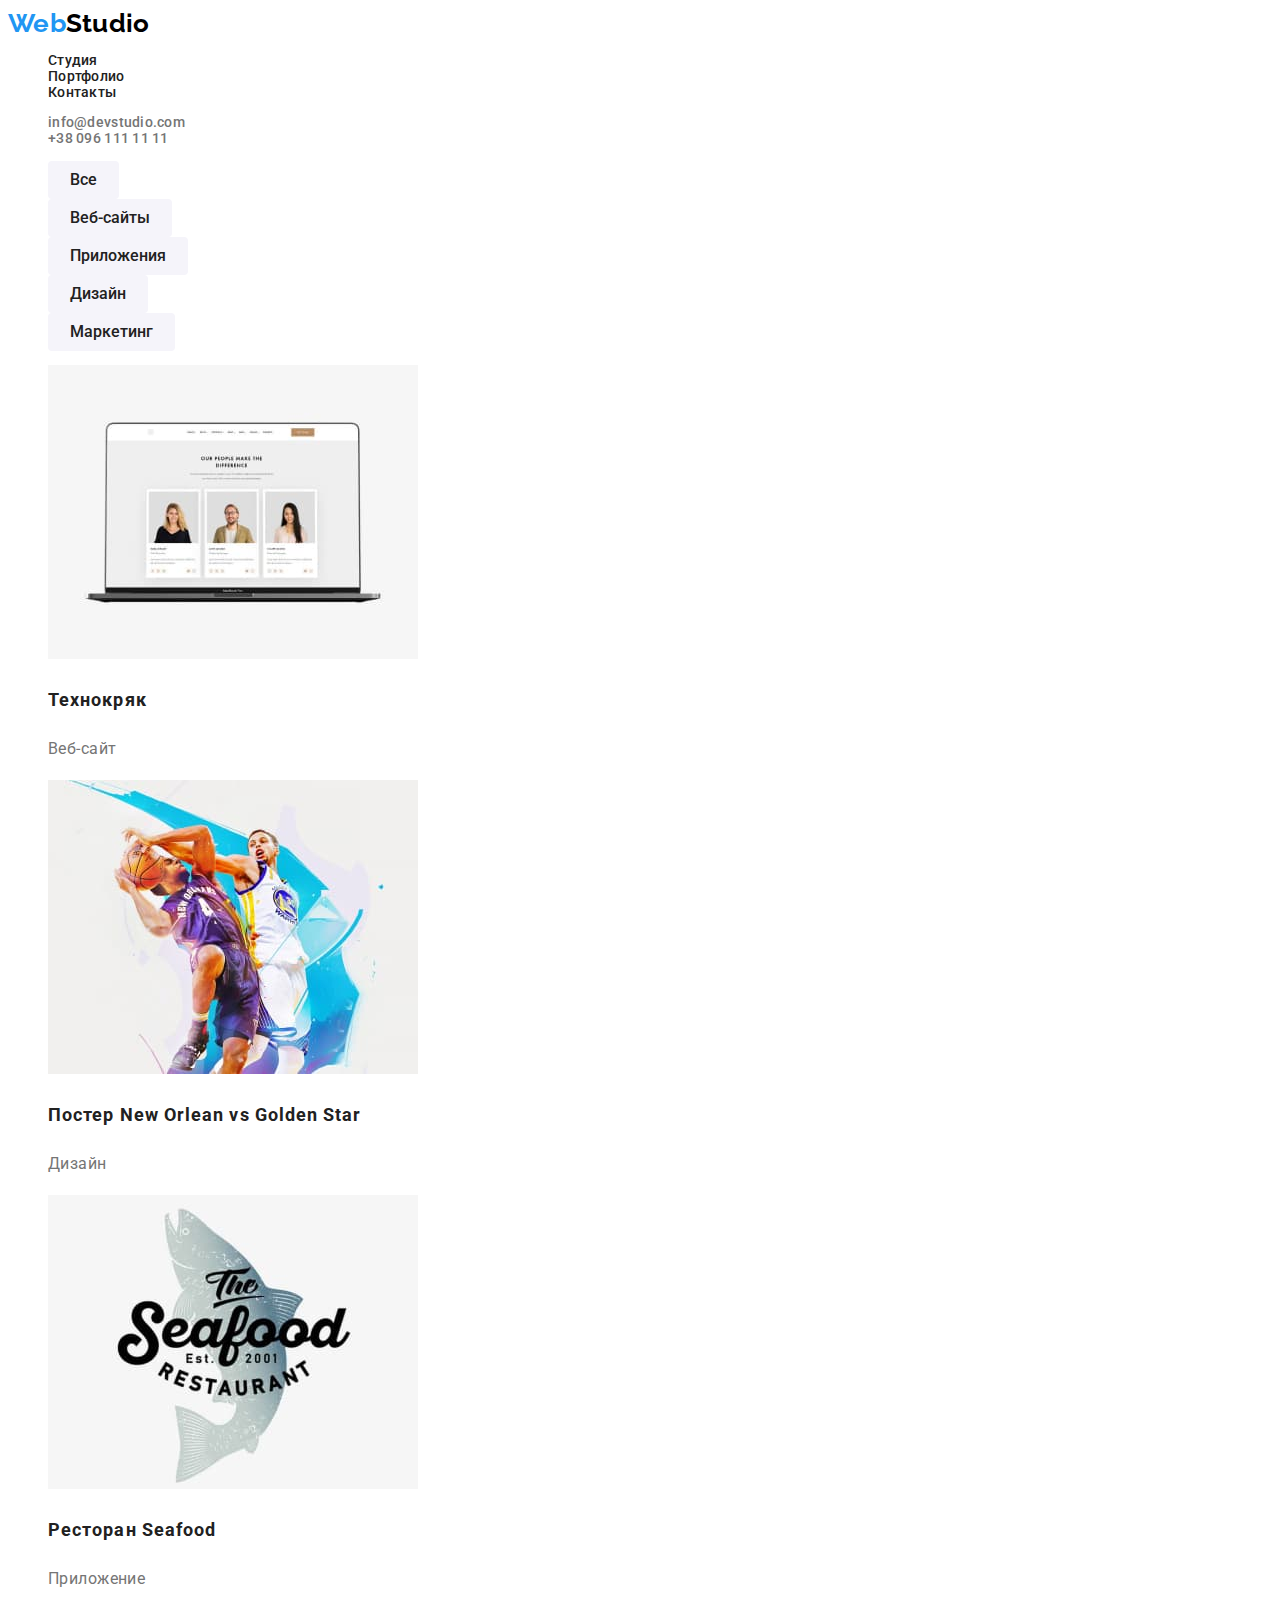
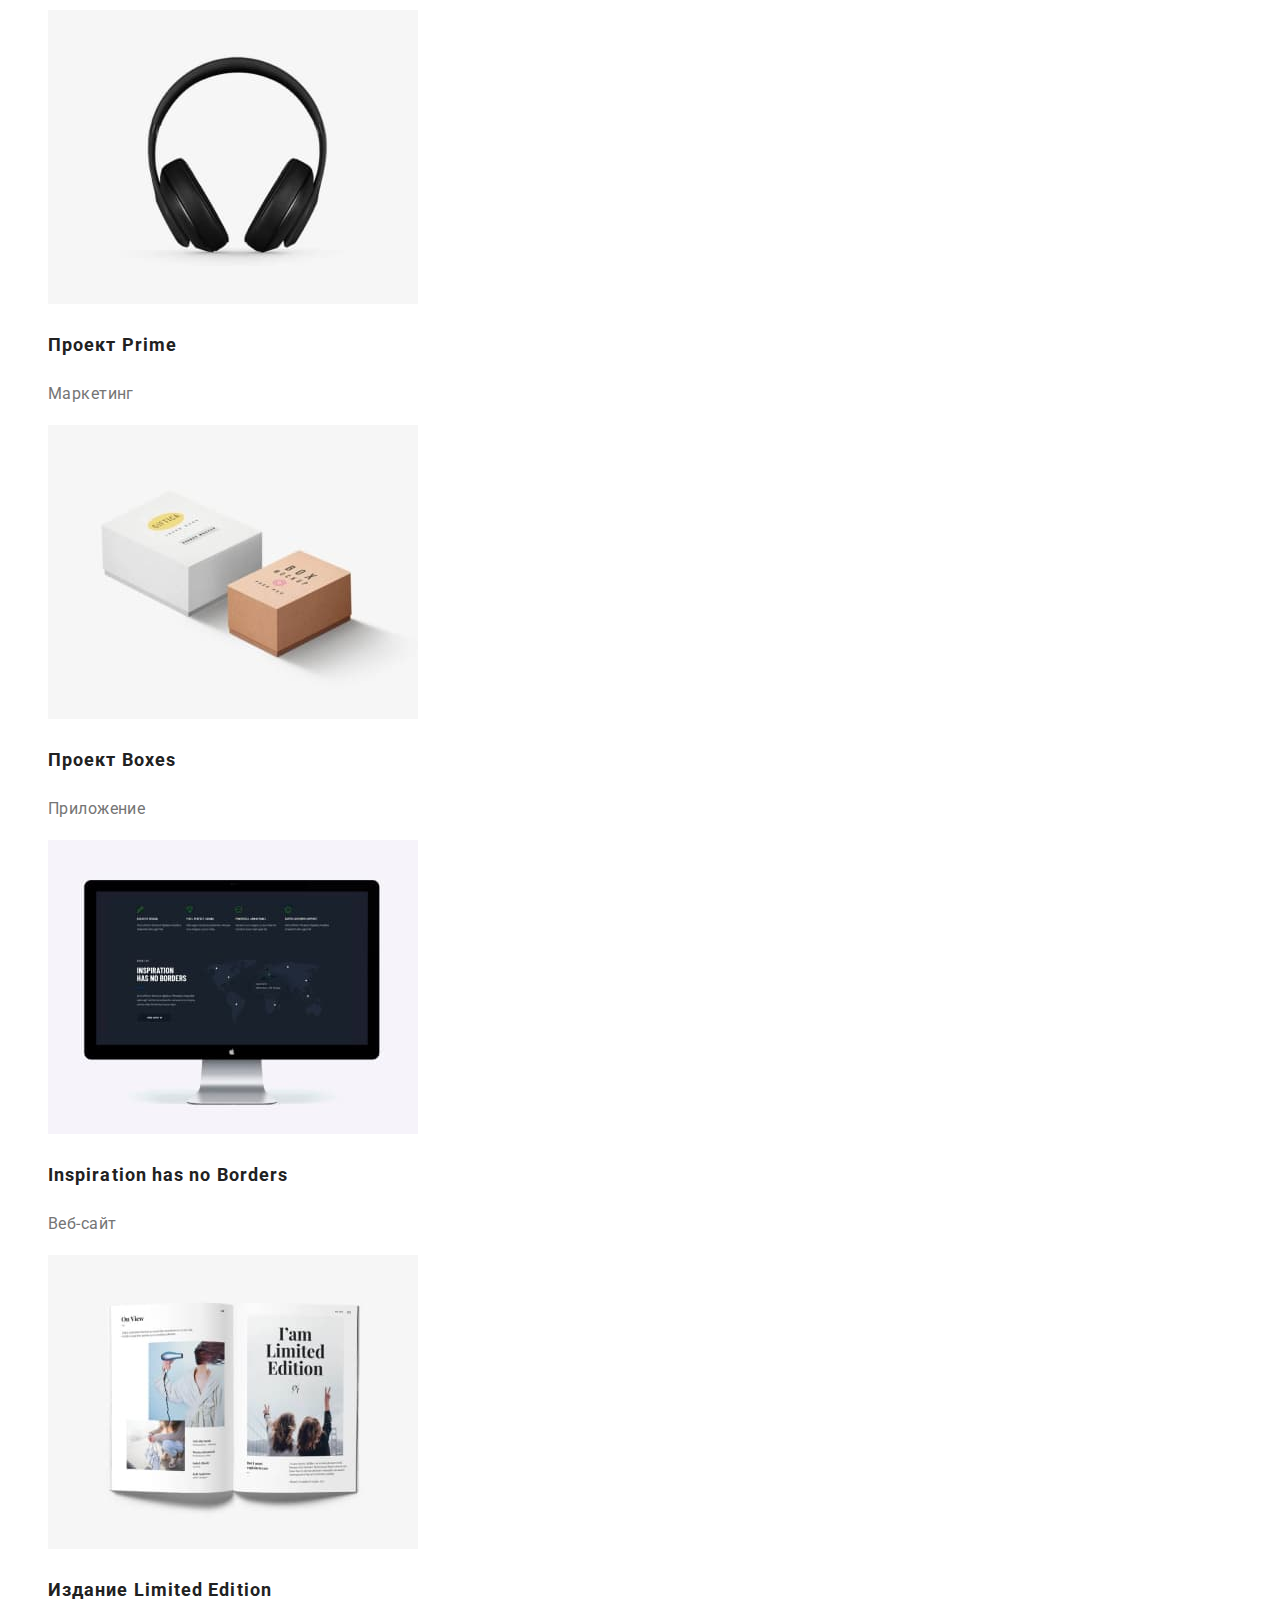
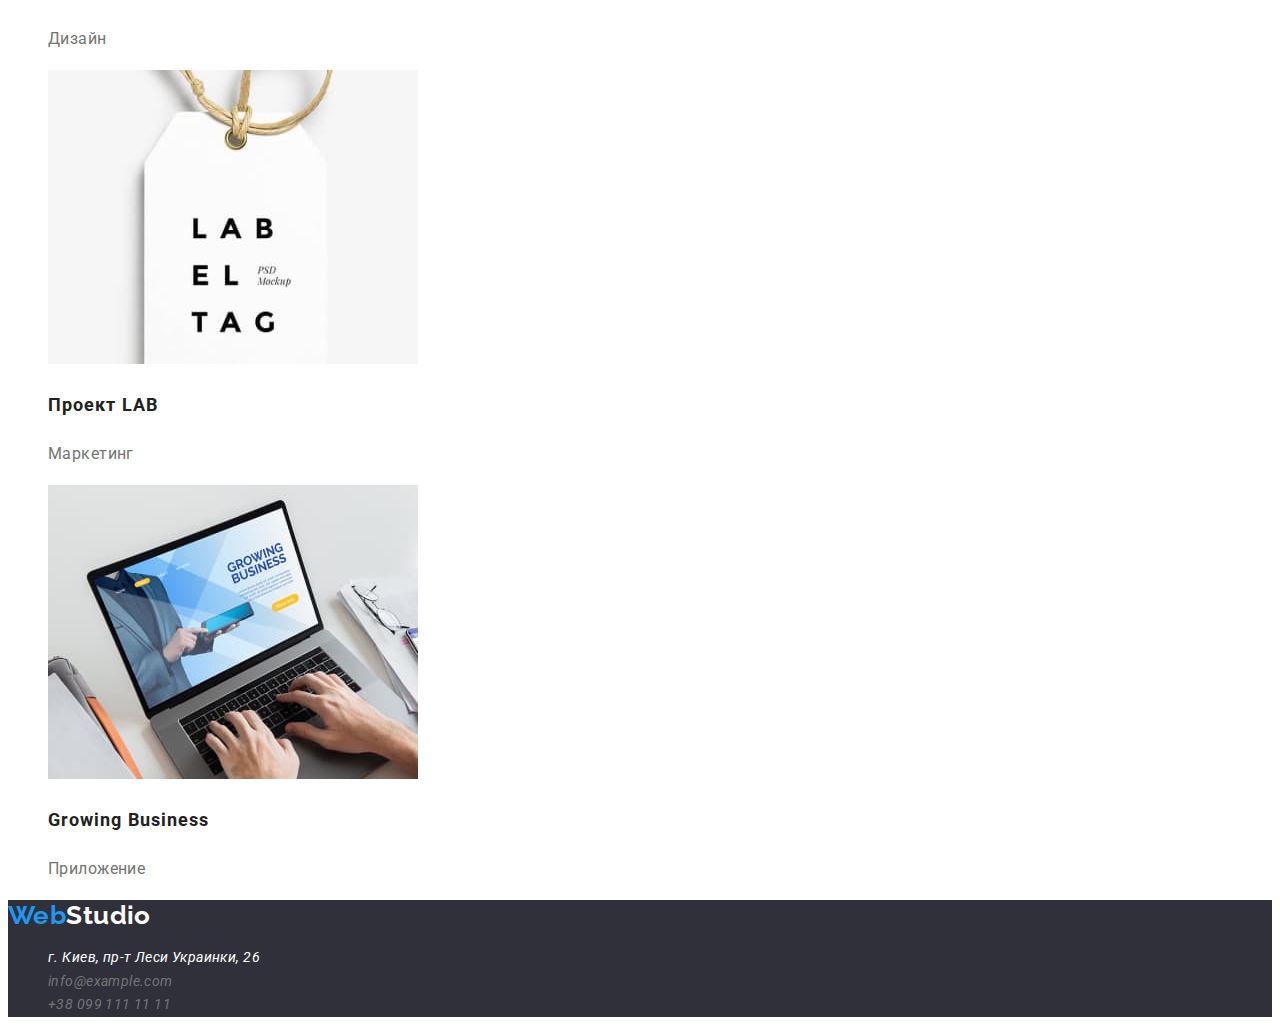
==== portfolio.html @ fffd1936 "clone prewious hw(2)" ====
<!DOCTYPE html>
<html lang="ru">

<head>
    <meta charset="UTF-8">
    <meta http-equiv="X-UA-Compatible" content="IE=edge">
    <meta name="viewport" content="width=device-width, initial-scale=1.0">
    <title>Портфолио</title>
    <link href="https://fonts.googleapis.com/css2?family=Raleway:wght@700&family=Roboto:wght@400;500;700;900&display=swap"
        rel="stylesheet">
    <link rel="stylesheet" href="./css/styles.css">
</head>

<body>
    <header class="header">
        <nav class="nav-header">
            <a href="./index.html" class="logo link">Web<span class="logo-black">Studio</span></a>
            <ul class="nav-list list">
                <li><a href="./index.html" class="nav-link link">Студия</a></li>
                <li><a href="" class="nav-link active link">Портфолио</a></li>
                <li><a href="#" class="nav-link link">Контакты</a></li>
            </ul>
        </nav>
        <ul class="contacts list">
            <li><a href="mailto:info@devstudio.com" class="contacts-link link">info@devstudio.com</a></li>
            <li><a href="tel:+380961111111" class="contacts-link link">+38 096 111 11 11</a></li>
        </ul>
    </header>

    <main>
        <section>
            <h1 class="hidden-title">
                Нашы работы
            </h1>
            
            <ul class="list">
                <li>
                    <button type="button" class="filter-button">Все</button>
                </li>
                <li>
                    <button type="button" class="filter-button">Веб-сайты</button>
                </li>
                <li>
                    <button type="button" class="filter-button">Приложения</button>                    
                </li>
                <li>
                    <button type="button" class="filter-button">Дизайн</button>
                </li>
                <li>
                    <button type="button" class="filter-button">Маркетинг</button>
                </li>
            </ul>
            <ul class="list">
                <li>
                    <a>
                        <img src="./images/imgnote.jpg" alt="Карточки команды еа мониторе" width="370" height="294">
                        <h2 class="title-job">Технокряк</h2>
                        <p class="text-job">Веб-сайт</p>
                    </a>
                </li>
                <li>
                    <a>
                        <img src="./images/imgBB.jpg" alt="Баскетдолисты в игре" width="370" height="294">
                        <h2 class="title-job">Постер New Orlean vs Golden Star</h2>
                        <p class="text-job">Дизайн</p>
                    </a>
                </li>
                <li>
                    <a>
                        <img src="./images/imgsea.jpg" alt="Логотип ресторана морепродуктов" width="370" height="294">
                        <h2 class="title-job">Ресторан Seafood</h2>
                        <p class="text-job">Приложение</p>
                    </a>
                </li>
                <li>
                    <a>
                        <img src="./images/imgHearphone.jpg" alt="Наушники" width="370" height="294">
                        <h2 class="title-job">Проект Prime</h2>
                        <p class="text-job">Маркетинг</p>
                    </a>
                </li>
                <li>
                    <a>
                        <img src="./images/imgboxes.jpg" alt="2 картонные коробки" width="370" height="294">
                        <h2 class="title-job">Проект Boxes</h2>
                        <p class="text-job">Приложение</p>
                    </a>
                </li>
                <li>
                    <a>
                        <img src="./images/imgmonitor.jpg" alt="Монитор с картой мира" width="370" height="294">
                        <h2 class="title-job">Inspiration has no Borders</h2>
                        <p class="text-job">Веб-сайт</p>
                    </a>
                </li>
                <li>
                    <a>
                        <img src="./images/imgbook.jpg" alt="Журнал" width="370" height="294">
                        <h2 class="title-job">Издание Limited Edition</h2>
                        <p class="text-job">Дизайн</p>
                    </a>
                </li>
                <li>
                    <a>
                        <img src="./images/imglable.jpg" alt="Этиектка" width="370" height="294">
                        <h2 class="title-job">Проект LAB</h2>
                        <p class="text-job">Маркетинг</p>
                    </a>
                </li>
                <li>
                    <a>
                        <img src="./images/imgtype.jpg" alt="Человек печатает на ноутбуке" width="370" height="294">
                        <h2 class="title-job">Growing Business</h2>
                        <p class="text-job">Приложение</p>
                    </a>
                </li>
            </ul>
        </section>
    </main>

    <footer class="footer">
        <a href="#" class="logo footer link">Web<span class="logo-white">Studio</span></a>
        <address>
            <ul class="list">
                <li>
                    <a href="https://goo.gl/maps/cmPsCxapfPT3pbkK8" target="_blank" rel="noreferrer noopener" class="address-link link">г. Киев, пр-т
                        Леси Украинки, 26</a>
                </li>
                <li>
                    <a href="mailto:info@example.com"  class="contacts-link link">info@example.com</a>
                </li>
                <li>
                    <a href="tel:+380991111111" class="contacts-link link">+38 099 111 11 11</a>
                </li>
            </ul>
        </address>
    </footer>
</body>
</html>
---- css/styles.css ----
:root {
  --secod-bgcr: #f5f4fa;
  --footer-bgc: #2f303a;
  --main-text: #212121;
  --second-text: #757575;
  --hover-text: #2196f3;
  --white-text: #ffffff;
  --black-text: #000000;
  --black-transparency: rgba (255, 255, 255, 0,6)
}

body {
  font-family: "Roboto", sans-serif;
  color: var(--second-text);
  letter-spacing: 0.03em;
  font-size: 14px;
  line-height: 1.71;
}

.header {
  font-weight: 500;
  line-height: 1.14;
  letter-spacing: 0.02em;
}

.link {
  text-decoration: none;
  color: currentColor;
}

.footer {
  background-color: var(--footer-bgc);
}

.team {
  background: var(--secod-bgcr);
}

.list {
  list-style: none;
}

.logo {
  font-family: 'Raleway', sans-serif;
  font-weight: 700;
  font-size: 26px;
  line-height: 1.19;
  color: var(--hover-text);
}

.logo-white {
  color: var(--white-text);
}

.logo-black {
  color: var(--black-text);
}

.logo-part {
  color: var(--hover-text);
}

.nav-link:focus,
.nav-link:hover {
  color: var(--hover-text);
}

.nav-list {
  color: var(--main-text);
}

.contacts-link:focus,
.contacts-link:hover {
  color: var(--hover-text);
}

.hero {
  background-color: var(--footer-bgc);
}

.hero-title {
  font-weight: 900;
  font-size: 44px;
  line-height: 1.36;
  text-align: center;
  letter-spacing: 0.06em;
  text-transform: uppercase;
  color: var(--white-text);
}

.main-button {
  border: none;
  background-color: var(--hover-text);
  box-shadow: 0px 4px 4px rgba(0, 0, 0, 0.15);
  border-radius: 4px;
  min-width: 200px;
  padding: 10px 32px;

  cursor: pointer;

  font-weight: 700;
  font-size: 16px;
  line-height: 1.88;
  letter-spacing: 0.06em;
  color: var(--white-text);
  font-family: inherit;
}

.main-button:focus,
.main-button:hover {
  background-color: #188ce8;
}



.feature-title {
  font-weight: 700;
  line-height: 1.42;
  text-transform: uppercase;
  color: var(--main-text);
  font-size: 14px;
}

.section-title {
  font-weight: 700;
  font-size: 36px;
  line-height: 1.17;
  color: var(--main-text);
}

.hidden-title {
  display: none;
}

.team-name {
  font-weight: 500;
  color: var(--main-text);
}

.team-text,
.team-name {
  font-size: 16px;
  line-height: 1.19;
}

.address {
  color: rgba(255, 255, 255, 0.6);
  font-size: inherit;
}

.address-link[target="_blank"] {
  color: var(--white-text);
}


.address-link:focus,
.address-link:hover {
  color: var(--hover-text);
}

.filter-button {
  font-weight: 500;
  font-size: 16px;
  line-height: 1.63;
  color: var(--main-text);
  font-family: inherit;

  border: none;
  padding: 6px 22px;
  background-color: var(--secod-bgcr);
  border-radius: 4px;
  cursor: pointer;
}

.filter-button:focus,
.filter-button:hover {
  background-color: var(--hover-text);
  color: var(--white-text);
}

.title-job {
  font-weight: 700;
  font-size: 18px;
  line-height: 2;
  letter-spacing: 0.06em;
  color: var(--main-text);
}

.text-job {
  font-size: 16px;
  line-height: 1.88;
}
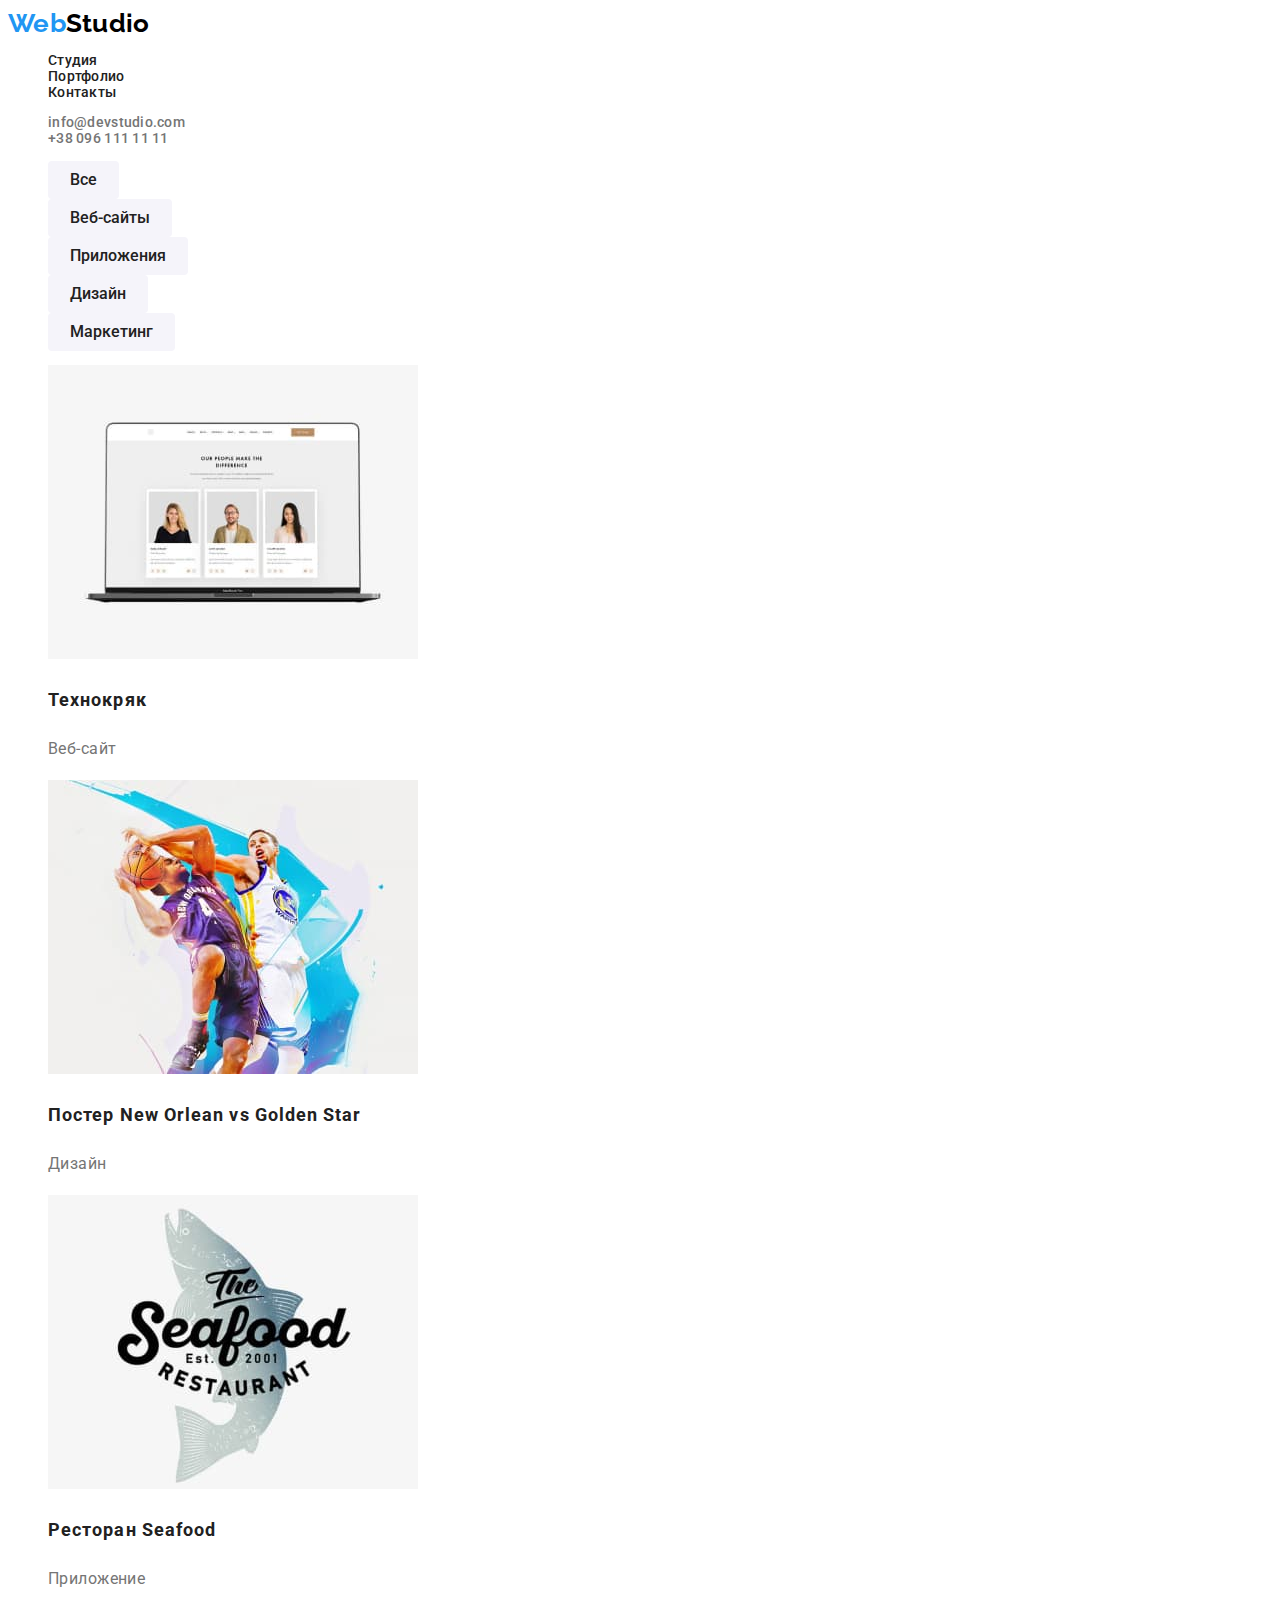
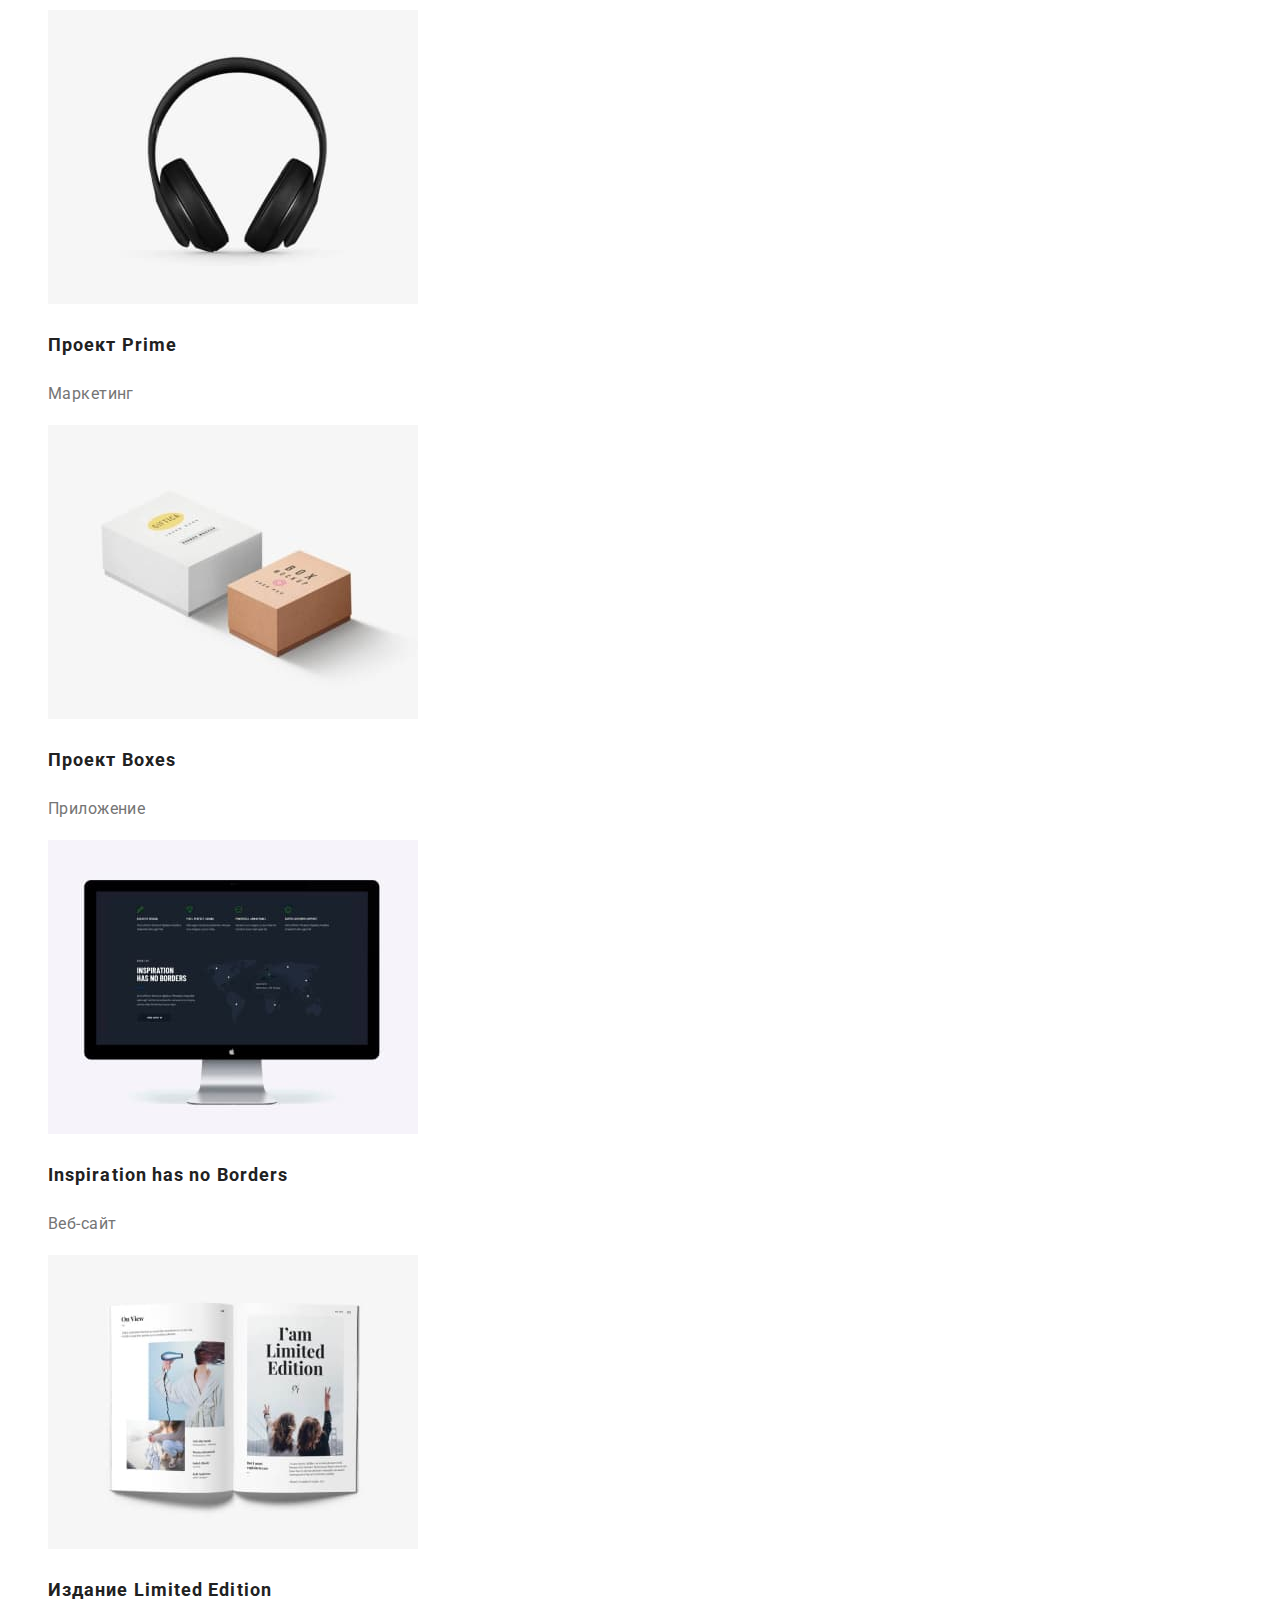
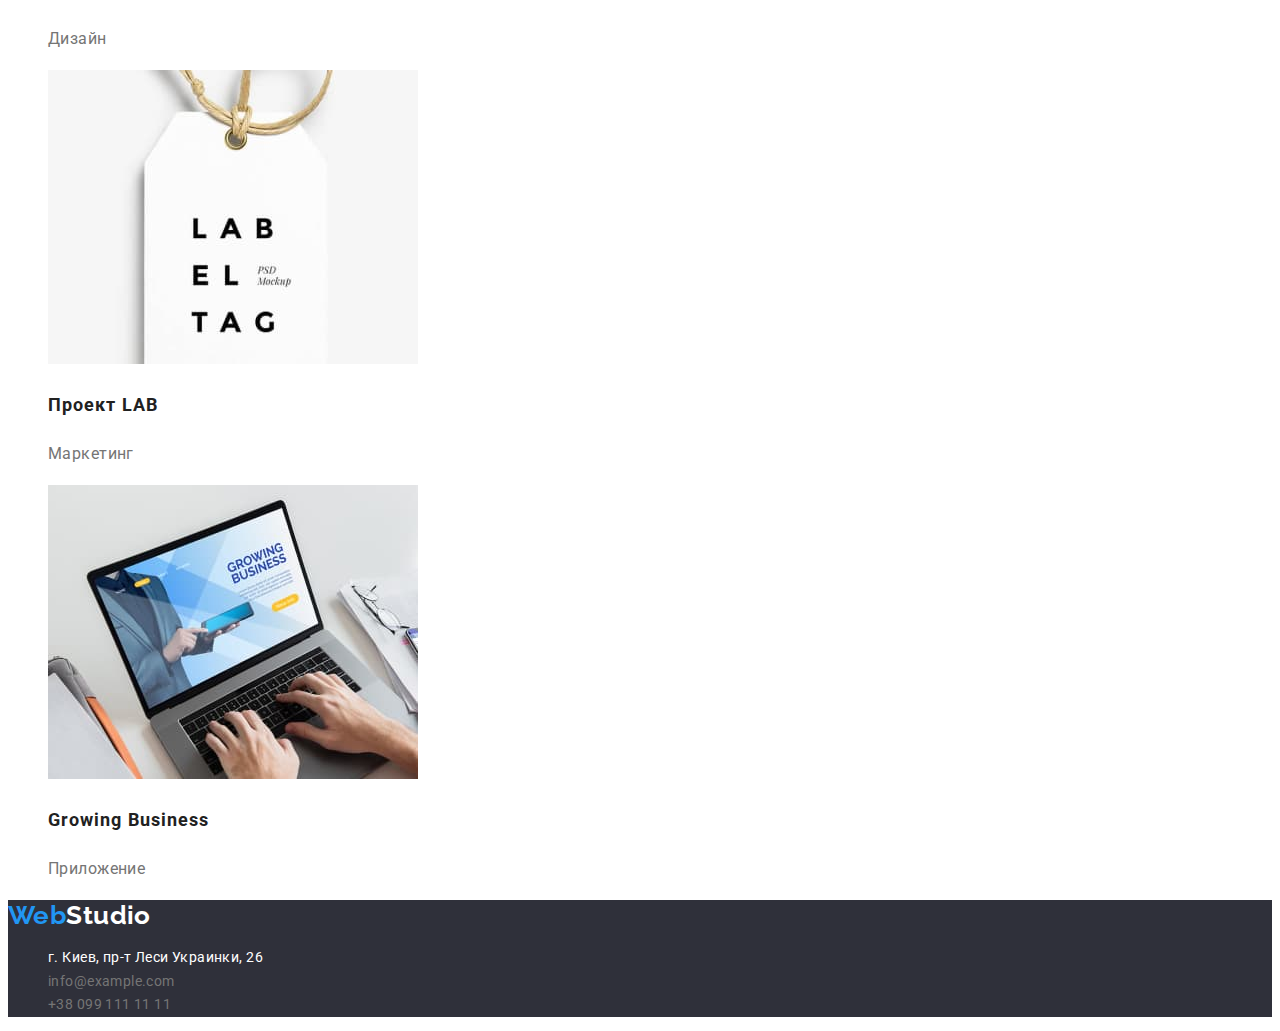
==== commit d2950921: "обновляє дз 2" ====
--- a/portfolio.html
+++ b/portfolio.html
@@ -52,63 +52,63 @@
             </ul>
             <ul class="list">
                 <li>
-                    <a>
+                    <a href="" class="link" >
                         <img src="./images/imgnote.jpg" alt="Карточки команды еа мониторе" width="370" height="294">
                         <h2 class="title-job">Технокряк</h2>
                         <p class="text-job">Веб-сайт</p>
                     </a>
                 </li>
                 <li>
-                    <a>
+                    <a href="" class="link" >
                         <img src="./images/imgBB.jpg" alt="Баскетдолисты в игре" width="370" height="294">
                         <h2 class="title-job">Постер New Orlean vs Golden Star</h2>
                         <p class="text-job">Дизайн</p>
                     </a>
                 </li>
                 <li>
-                    <a>
+                    <a href="" class="link" >
                         <img src="./images/imgsea.jpg" alt="Логотип ресторана морепродуктов" width="370" height="294">
                         <h2 class="title-job">Ресторан Seafood</h2>
                         <p class="text-job">Приложение</p>
                     </a>
                 </li>
                 <li>
-                    <a>
+                    <a href="" class="link" >
                         <img src="./images/imgHearphone.jpg" alt="Наушники" width="370" height="294">
                         <h2 class="title-job">Проект Prime</h2>
                         <p class="text-job">Маркетинг</p>
                     </a>
                 </li>
                 <li>
-                    <a>
+                    <a href="" class="link" >
                         <img src="./images/imgboxes.jpg" alt="2 картонные коробки" width="370" height="294">
                         <h2 class="title-job">Проект Boxes</h2>
                         <p class="text-job">Приложение</p>
                     </a>
                 </li>
                 <li>
-                    <a>
+                    <a href="" class="link" >
                         <img src="./images/imgmonitor.jpg" alt="Монитор с картой мира" width="370" height="294">
                         <h2 class="title-job">Inspiration has no Borders</h2>
                         <p class="text-job">Веб-сайт</p>
                     </a>
                 </li>
                 <li>
-                    <a>
+                    <a href="" class="link" >
                         <img src="./images/imgbook.jpg" alt="Журнал" width="370" height="294">
                         <h2 class="title-job">Издание Limited Edition</h2>
                         <p class="text-job">Дизайн</p>
                     </a>
                 </li>
                 <li>
-                    <a>
+                    <a href="" class="link" >
                         <img src="./images/imglable.jpg" alt="Этиектка" width="370" height="294">
                         <h2 class="title-job">Проект LAB</h2>
                         <p class="text-job">Маркетинг</p>
                     </a>
                 </li>
                 <li>
-                    <a>
+                    <a href="" class="link" >
                         <img src="./images/imgtype.jpg" alt="Человек печатает на ноутбуке" width="370" height="294">
                         <h2 class="title-job">Growing Business</h2>
                         <p class="text-job">Приложение</p>
@@ -120,7 +120,7 @@
 
     <footer class="footer">
         <a href="#" class="logo footer link">Web<span class="logo-white">Studio</span></a>
-        <address>
+        <address class="address">
             <ul class="list">
                 <li>
                     <a href="https://goo.gl/maps/cmPsCxapfPT3pbkK8" target="_blank" rel="noreferrer noopener" class="address-link link">г. Киев, пр-т
--- a/css/styles.css
+++ b/css/styles.css
@@ -144,8 +144,8 @@
 }
 
 .address {
-  color: rgba(255, 255, 255, 0.6);
   font-size: inherit;
+  font-style: inherit;
 }
 
 .address-link[target="_blank"] {
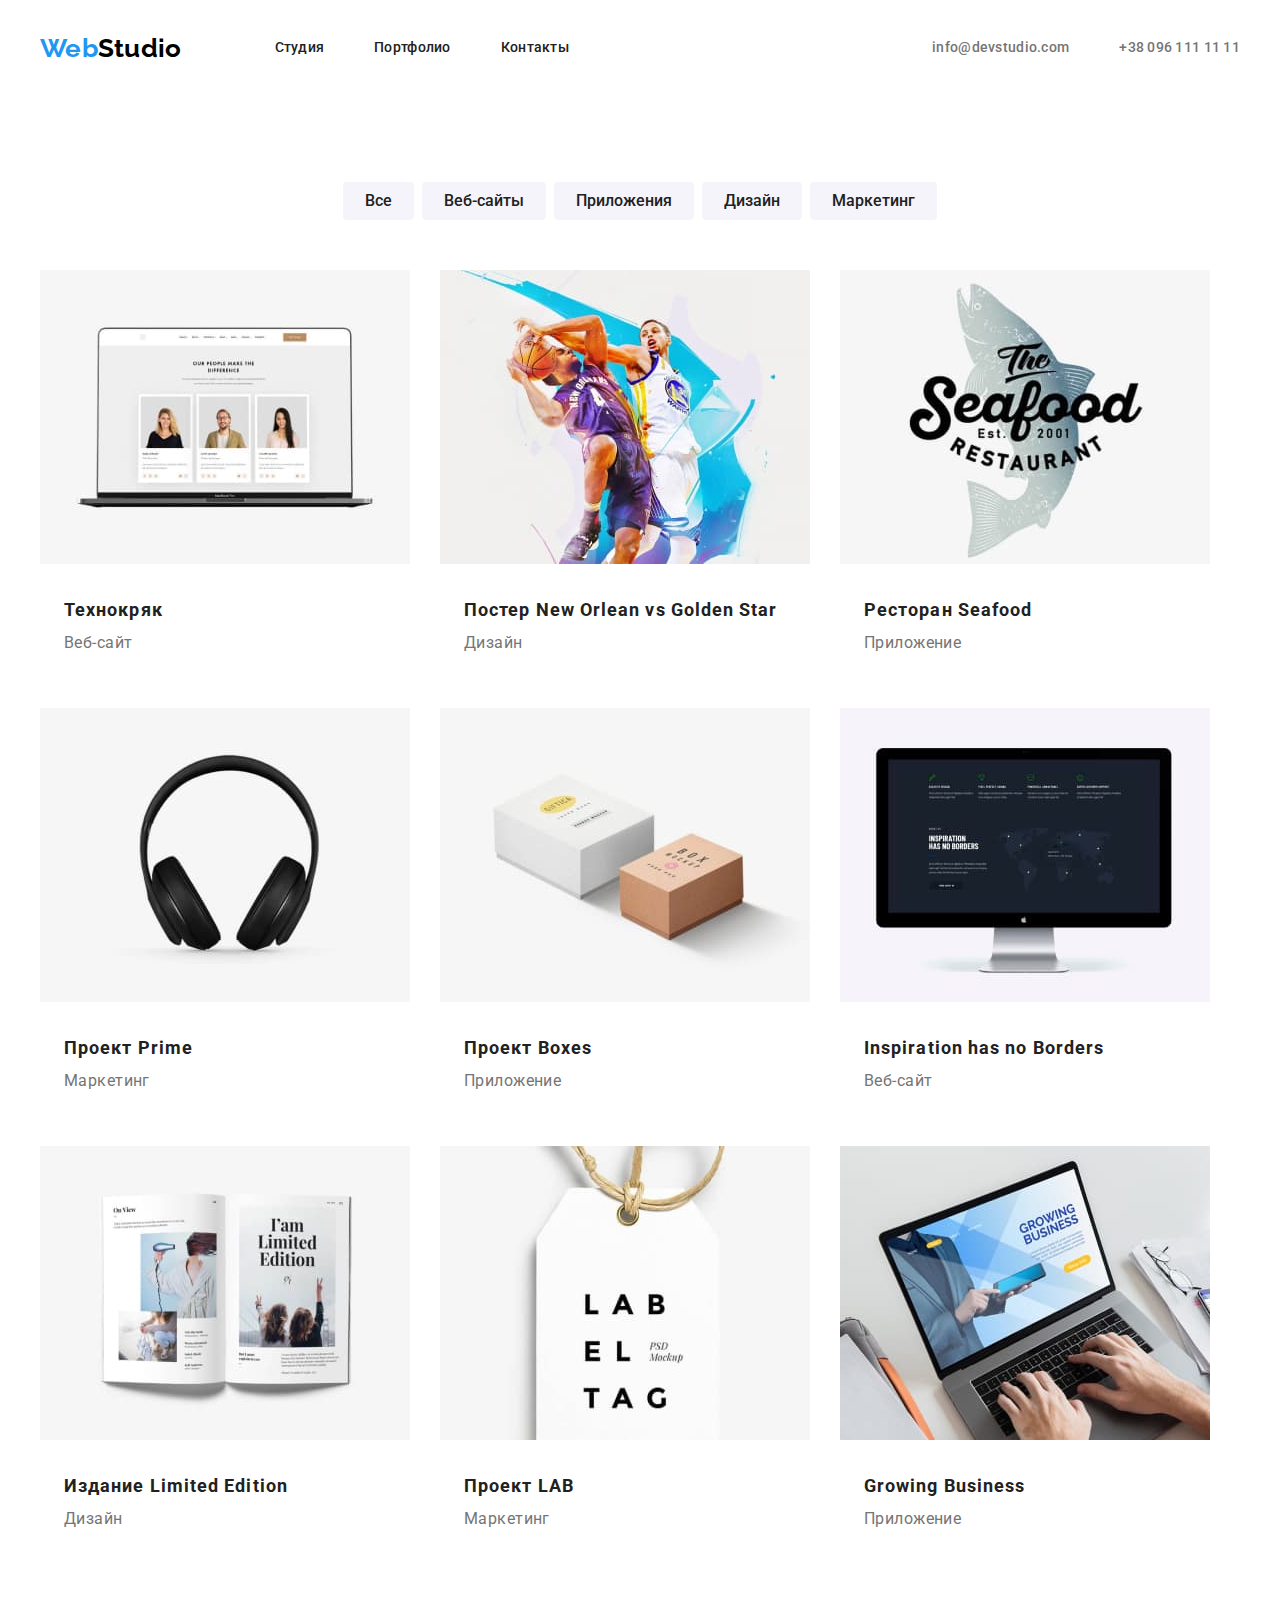
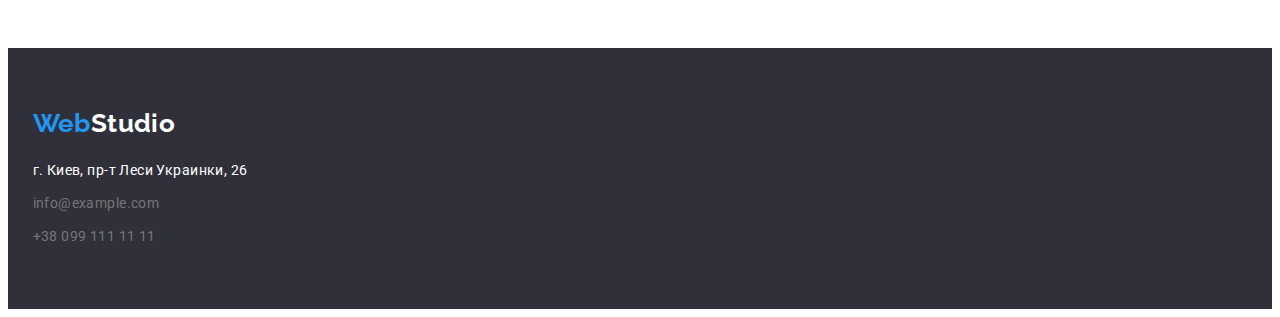
==== commit fcdd0b58: "Додає центрування елементів" ====
--- a/portfolio.html
+++ b/portfolio.html
@@ -12,128 +12,149 @@
 </head>
 
 <body>
-    <header class="header">
+    <header class="header container">
         <nav class="nav-header">
             <a href="./index.html" class="logo link">Web<span class="logo-black">Studio</span></a>
             <ul class="nav-list list">
-                <li><a href="./index.html" class="nav-link link">Студия</a></li>
-                <li><a href="" class="nav-link active link">Портфолио</a></li>
-                <li><a href="#" class="nav-link link">Контакты</a></li>
+                <li class="nav-item"><a href="./index.html" class="nav-link link">Студия</a></li>
+                <li class="nav-item"><a href="" class="nav-link active link">Портфолио</a></li>
+                <li class="nav-item"><a href="#" class="nav-link link">Контакты</a></li>
             </ul>
         </nav>
-        <ul class="contacts list">
-            <li><a href="mailto:info@devstudio.com" class="contacts-link link">info@devstudio.com</a></li>
-            <li><a href="tel:+380961111111" class="contacts-link link">+38 096 111 11 11</a></li>
+        <ul class="contacts-list list">
+            <li class="contacts-item"><a href="mailto:info@devstudio.com" class="contacts-link link">info@devstudio.com</a></li>
+            <li class="contacts-item"><a href="tel:+380961111111" class="contacts-link link">+38 096 111 11 11</a></li>
         </ul>
     </header>
 
     <main>
         <section>
-            <h1 class="hidden-title">
-                Нашы работы
-            </h1>
-            
-            <ul class="list">
-                <li>
-                    <button type="button" class="filter-button">Все</button>
-                </li>
-                <li>
-                    <button type="button" class="filter-button">Веб-сайты</button>
-                </li>
-                <li>
-                    <button type="button" class="filter-button">Приложения</button>                    
-                </li>
-                <li>
-                    <button type="button" class="filter-button">Дизайн</button>
-                </li>
-                <li>
-                    <button type="button" class="filter-button">Маркетинг</button>
-                </li>
-            </ul>
-            <ul class="list">
-                <li>
-                    <a href="" class="link" >
-                        <img src="./images/imgnote.jpg" alt="Карточки команды еа мониторе" width="370" height="294">
-                        <h2 class="title-job">Технокряк</h2>
-                        <p class="text-job">Веб-сайт</p>
-                    </a>
-                </li>
-                <li>
-                    <a href="" class="link" >
-                        <img src="./images/imgBB.jpg" alt="Баскетдолисты в игре" width="370" height="294">
-                        <h2 class="title-job">Постер New Orlean vs Golden Star</h2>
-                        <p class="text-job">Дизайн</p>
-                    </a>
-                </li>
-                <li>
-                    <a href="" class="link" >
-                        <img src="./images/imgsea.jpg" alt="Логотип ресторана морепродуктов" width="370" height="294">
-                        <h2 class="title-job">Ресторан Seafood</h2>
-                        <p class="text-job">Приложение</p>
-                    </a>
-                </li>
-                <li>
-                    <a href="" class="link" >
-                        <img src="./images/imgHearphone.jpg" alt="Наушники" width="370" height="294">
-                        <h2 class="title-job">Проект Prime</h2>
-                        <p class="text-job">Маркетинг</p>
-                    </a>
-                </li>
-                <li>
-                    <a href="" class="link" >
-                        <img src="./images/imgboxes.jpg" alt="2 картонные коробки" width="370" height="294">
-                        <h2 class="title-job">Проект Boxes</h2>
-                        <p class="text-job">Приложение</p>
-                    </a>
-                </li>
-                <li>
-                    <a href="" class="link" >
-                        <img src="./images/imgmonitor.jpg" alt="Монитор с картой мира" width="370" height="294">
-                        <h2 class="title-job">Inspiration has no Borders</h2>
-                        <p class="text-job">Веб-сайт</p>
-                    </a>
-                </li>
-                <li>
-                    <a href="" class="link" >
-                        <img src="./images/imgbook.jpg" alt="Журнал" width="370" height="294">
-                        <h2 class="title-job">Издание Limited Edition</h2>
-                        <p class="text-job">Дизайн</p>
-                    </a>
-                </li>
-                <li>
-                    <a href="" class="link" >
-                        <img src="./images/imglable.jpg" alt="Этиектка" width="370" height="294">
-                        <h2 class="title-job">Проект LAB</h2>
-                        <p class="text-job">Маркетинг</p>
-                    </a>
-                </li>
-                <li>
-                    <a href="" class="link" >
-                        <img src="./images/imgtype.jpg" alt="Человек печатает на ноутбуке" width="370" height="294">
-                        <h2 class="title-job">Growing Business</h2>
-                        <p class="text-job">Приложение</p>
-                    </a>
-                </li>
-            </ul>
+            <div class="container content">
+                <h1 class="hidden-section-title">
+                    Нашы работы
+                </h1>
+                
+                <ul class="button-list list">
+                    <li class="button-item">
+                        <button type="button" class="filter-button">Все</button>
+                    </li>
+                    <li class="button-item">
+                        <button type="button" class="filter-button">Веб-сайты</button>
+                    </li>
+                    <li class="button-item">
+                        <button type="button" class="filter-button">Приложения</button>                    
+                    </li>
+                    <li class="button-item">
+                        <button type="button" class="filter-button">Дизайн</button>
+                    </li>
+                    <li class="button-item">
+                        <button type="button" class="filter-button">Маркетинг</button>
+                    </li>
+                </ul>
+                <ul class="list job-list">
+                    <li class="job-item">
+                        <a href="" class="link" >
+                            <img src="./images/imgnote.jpg" alt="Карточки команды еа мониторе" width="370" height="294">
+                            <div class="job-container">
+                                <h2 class="job-title">Технокряк</h2>
+                                <p class="job-text">Веб-сайт</p>  
+                            </div>
+                        </a>
+                    </li>
+                    <li class="job-item">
+                        <a href="" class="link" >
+                            <img src="./images/imgBB.jpg" alt="Баскетдолисты в игре" width="370" height="294">
+                            <div class="job-container">
+                                <h2 class="job-title">Постер New Orlean vs Golden Star</h2>
+                                <p class="job-text">Дизайн</p>   
+                            </div>
+                        </a>
+                    </li>
+                    <li class="job-item">
+                        <a href="" class="link" >
+                            <img src="./images/imgsea.jpg" alt="Логотип ресторана морепродуктов" width="370" height="294">
+                            <div class="job-container">
+                                <h2 class="job-title">Ресторан Seafood</h2>
+                                <p class="job-text">Приложение</p>
+                            </div>
+                        </a>
+                    </li>
+                    <li class="job-item">
+                        <a href="" class="link" >
+                            <img src="./images/imgHearphone.jpg" alt="Наушники" width="370" height="294">
+                            <div class="job-container">
+                                <h2 class="job-title">Проект Prime</h2>
+                                <p class="job-text">Маркетинг</p>
+                            </div>
+                        </a>
+                    </li>
+                    <li class="job-item">
+                        <a href="" class="link" >
+                            <img src="./images/imgboxes.jpg" alt="2 картонные коробки" width="370" height="294">
+                           <div class="job-container">
+                                <h2 class="job-title">Проект Boxes</h2>
+                                <p class="job-text">Приложение</p>
+                           </div>
+                        </a>
+                    </li>
+                    <li class="job-item">
+                        <a href="" class="link" >
+                            <img src="./images/imgmonitor.jpg" alt="Монитор с картой мира" width="370" height="294">
+                            <div class="job-container">
+                                <h2 class="job-title">Inspiration has no Borders</h2>
+                                <p class="job-text">Веб-сайт</p>
+                            </div>
+                        </a>
+                    </li>
+                    <li class="job-item">
+                        <a href="" class="link" >
+                            <img src="./images/imgbook.jpg" alt="Журнал" width="370" height="294">
+                            <div class="job-container">
+                                <h2 class="job-title">Издание Limited Edition</h2>
+                                <p class="job-text">Дизайн</p>
+                            </div>
+                        </a>
+                    </li>
+                    <li class="job-item">
+                        <a href="" class="link" >
+                            <img src="./images/imglable.jpg" alt="Этиектка" width="370" height="294">
+                            <div class="job-container">
+                                <h2 class="job-title">Проект LAB</h2>
+                                <p class="job-text">Маркетинг</p>
+                            </div>
+                        </a>
+                    </li>
+                    <li class="job-item">
+                        <a href="" class="link" >
+                            <img src="./images/imgtype.jpg" alt="Человек печатает на ноутбуке" width="370" height="294">
+                            <div class="job-container">
+                                <h2 class="job-title">Growing Business</h2>
+                                <p class="job-text">Приложение</p>
+                            </div>
+                        </a>
+                    </li>
+                </ul>
+            </div>
         </section>
     </main>
 
     <footer class="footer">
-        <a href="#" class="logo footer link">Web<span class="logo-white">Studio</span></a>
-        <address class="address">
-            <ul class="list">
-                <li>
-                    <a href="https://goo.gl/maps/cmPsCxapfPT3pbkK8" target="_blank" rel="noreferrer noopener" class="address-link link">г. Киев, пр-т
-                        Леси Украинки, 26</a>
-                </li>
-                <li>
-                    <a href="mailto:info@example.com"  class="contacts-link link">info@example.com</a>
-                </li>
-                <li>
-                    <a href="tel:+380991111111" class="contacts-link link">+38 099 111 11 11</a>
-                </li>
-            </ul>
-        </address>
+        <div class="container footer-container">
+            <a href="#" class="logo footer link">Web<span class="logo-white">Studio</span></a>
+            <address class="address">
+                <ul class="list address-list">
+                    <li class="address-item">
+                        <a href="https://goo.gl/maps/cmPsCxapfPT3pbkK8" target="_blank" rel="noreferrer noopener"  class="address-link link">г. Киев, пр-т Леси Украинки, 26</a>
+                    </li>
+                    <li class="address-item">
+                        <a href="mailto:info@example.com" target="_blank" rel="noreferrer noopener" class="contacts-link link">info@example.com</a>
+                    </li>
+                    <li class="address-item">
+                        <a href="tel:+380991111111" target="_blank" rel="noreferrer noopener" class="contacts-link link">+38 099 111 11 11</a>
+                    </li>
+                </ul>
+            </address>
+        </div>
     </footer>
 </body>
 </html>--- a/css/styles.css
+++ b/css/styles.css
@@ -17,10 +17,32 @@
   line-height: 1.71;
 }
 
+h1,h2,h3,ul,p {
+  margin: 0;
+  padding: 0;
+}
+
+.container {
+  width: 1200px;
+  padding-left: 15px;
+  padding-right: 15px;
+  margin-left: auto;
+  margin-right: auto;
+}
+
+.content {
+  padding-top: 94px;
+  padding-bottom: 94px;
+}
+
 .header {
   font-weight: 500;
   line-height: 1.14;
   letter-spacing: 0.02em;
+
+  display: flex;
+  justify-content: space-between;
+  align-items: center;
 }
 
 .link {
@@ -46,6 +68,8 @@
   font-size: 26px;
   line-height: 1.19;
   color: var(--hover-text);
+
+  margin-right: 93px;
 }
 
 .logo-white {
@@ -60,13 +84,43 @@
   color: var(--hover-text);
 }
 
+.logo.footer {
+  margin-bottom: 20px;
+}
+
+.contacts-item:not(:last-child) {
+  margin-right: 50px;
+}
+
+.nav-item:not(:last-child) {
+  margin-right: 50px;
+}
+
 .nav-link:focus,
 .nav-link:hover {
   color: var(--hover-text);
 }
 
+.nav-header {
+  display: flex;
+  align-items: center;
+}
+
 .nav-list {
   color: var(--main-text);
+
+  display: flex;
+;
+}
+
+.contacts-list {
+  display: flex;
+}
+
+.nav-link {
+  padding-top: 32px;
+  padding-bottom: 32px;
+  display: block;
 }
 
 .contacts-link:focus,
@@ -76,6 +130,9 @@
 
 .hero {
   background-color: var(--footer-bgc);
+  text-align: center;
+  padding-top: 200px;
+  padding-bottom: 200px;
 }
 
 .hero-title {
@@ -111,7 +168,27 @@
   background-color: #188ce8;
 }
 
-
+.feature-list {
+  display: flex;
+  justify-content: space-between;
+}
+
+.feature-item + .feature-item {
+  margin-left: 30px;
+}
+
+.feature-item {
+  height: 100px;
+}
+
+.section-title {
+  font-weight: 700;
+  font-size: 36px;
+  line-height: 1.17;
+  color: var(--main-text);
+  text-align: center;
+  margin-bottom: 50px;
+}
 
 .feature-title {
   font-weight: 700;
@@ -121,26 +198,45 @@
   font-size: 14px;
 }
 
-.section-title {
-  font-weight: 700;
-  font-size: 36px;
-  line-height: 1.17;
-  color: var(--main-text);
-}
-
-.hidden-title {
+.doing-list {
+  display: flex;
+}
+
+.doing-item + .doing-item {
+  margin-left: 30px;
+}
+
+.hidden-section-title {
   display: none;
+}
+
+.team-list {
+  display: flex;
+}
+
+.team-item + .team-item {
+  margin-left: 30px;
+}
+
+.team-item {
+  padding-bottom: 30px;
+}
+
+.team-img {
+  margin-bottom: 30px;
 }
 
 .team-name {
   font-weight: 500;
   color: var(--main-text);
+  margin-bottom: 10px;
 }
 
 .team-text,
 .team-name {
   font-size: 16px;
   line-height: 1.19;
+  text-align: center;
 }
 
 .address {
@@ -152,10 +248,31 @@
   color: var(--white-text);
 }
 
-
 .address-link:focus,
 .address-link:hover {
   color: var(--hover-text);
+}
+
+.footer-container {
+  padding-top: 60px;
+  padding-bottom: 60px;
+  padding-left: 0px;
+  display: flex;
+  flex-direction: column;
+}
+
+.address-item + .address-item {
+  margin-top: 9px;
+}
+
+.button-list {
+  display: flex;
+  padding-bottom: 50px;
+  justify-content: center;
+}
+
+.button-item + .button-item {
+  margin-left: 8px;
 }
 
 .filter-button {
@@ -178,7 +295,7 @@
   color: var(--white-text);
 }
 
-.title-job {
+.job-title {
   font-weight: 700;
   font-size: 18px;
   line-height: 2;
@@ -186,7 +303,20 @@
   color: var(--main-text);
 }
 
-.text-job {
+.job-text {
   font-size: 16px;
   line-height: 1.88;
 }
+
+.job-list {
+  display: flex;
+  flex-wrap: wrap;
+  gap: 30px;
+}
+
+.job-container {
+  padding-top: 20px;
+  padding-bottom: 20px;
+  padding-left: 24px;
+  padding-right: 24px;
+}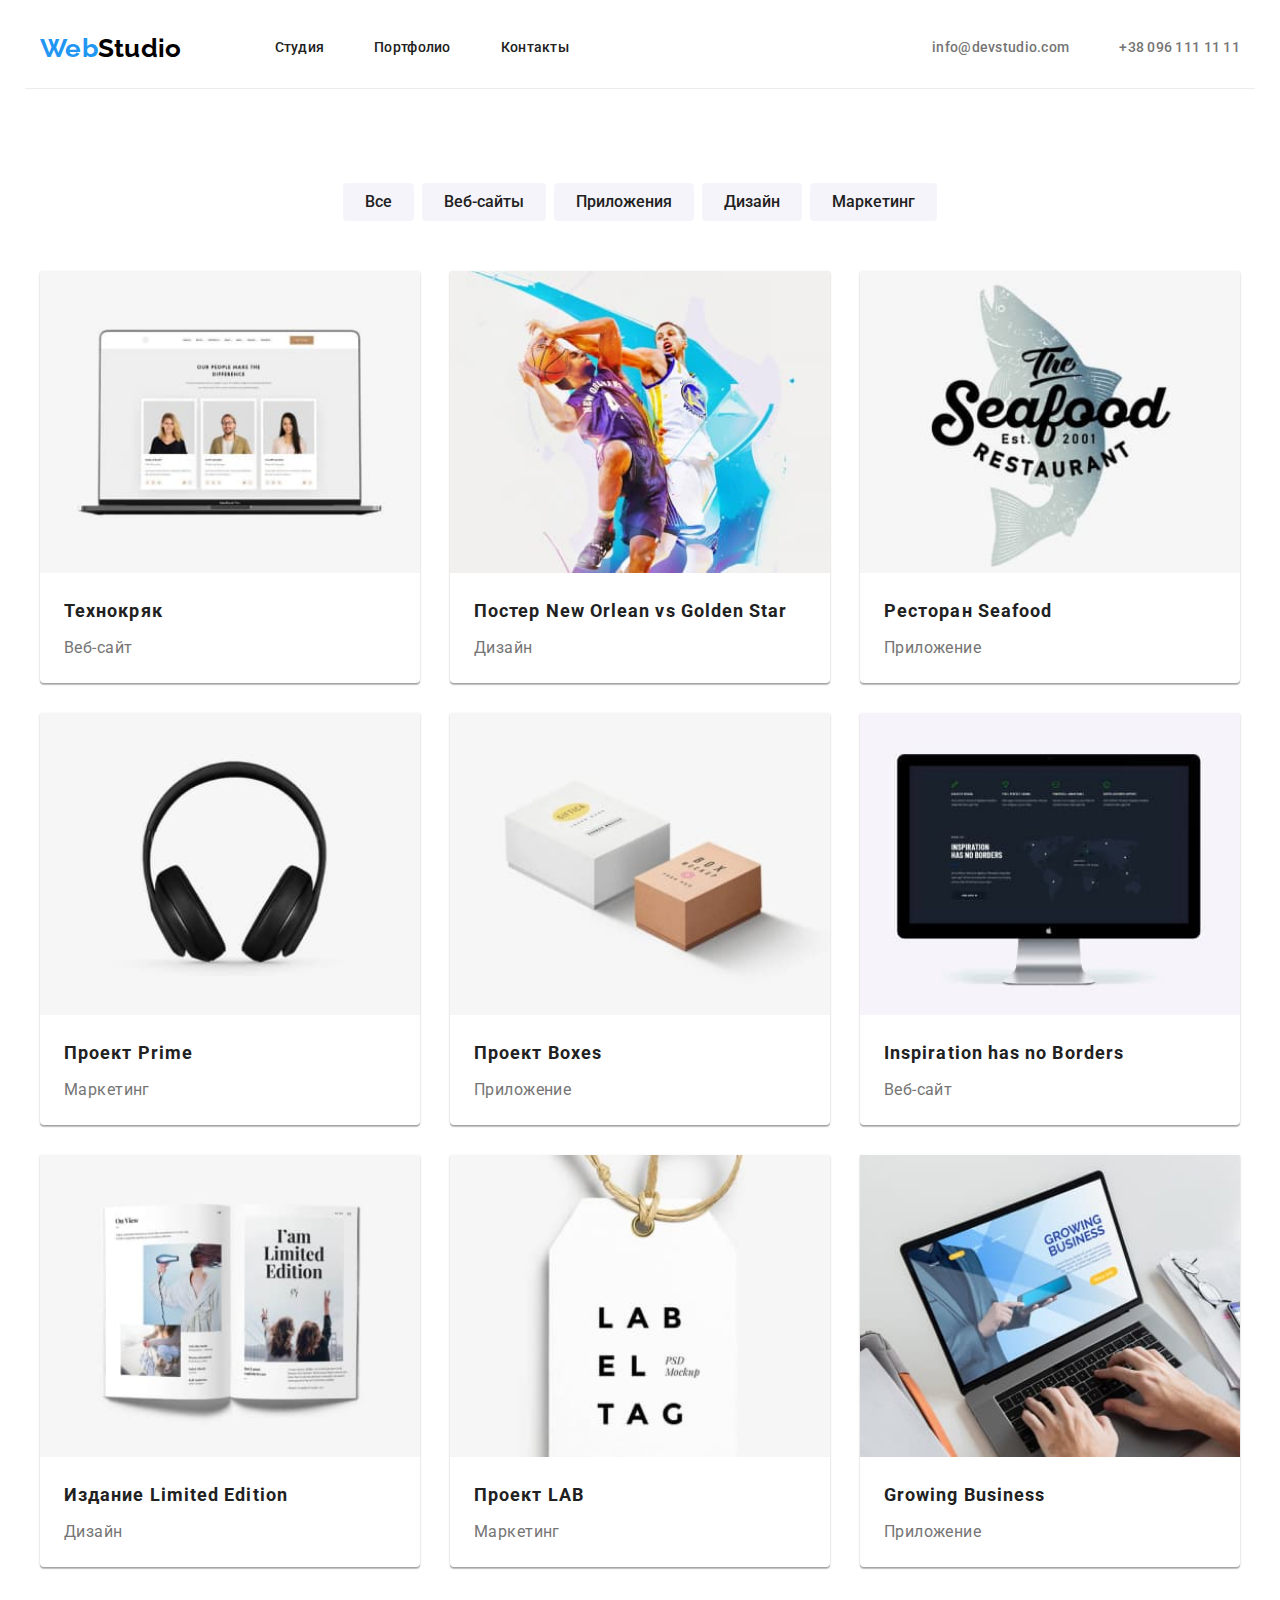
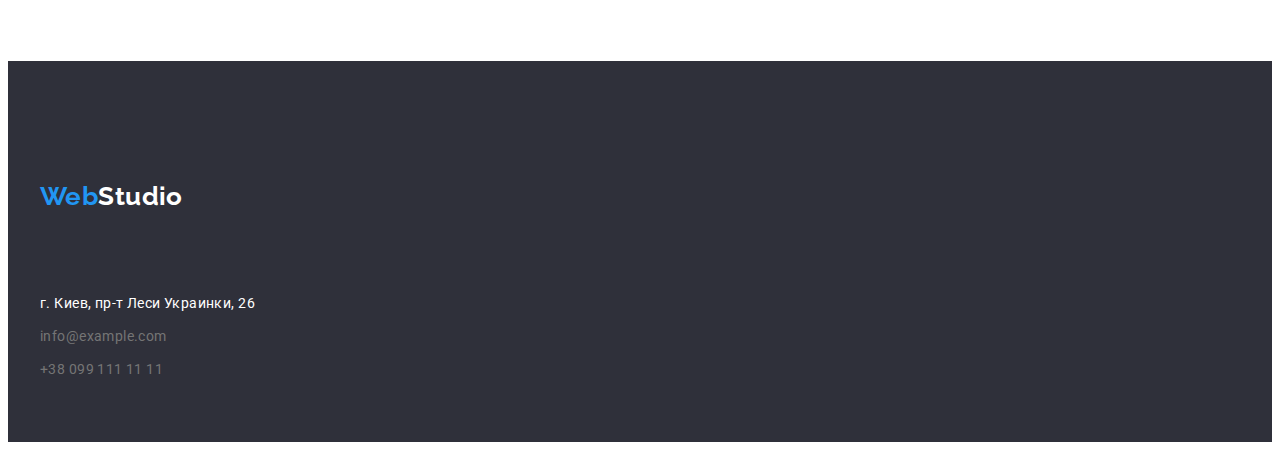
==== commit 92354071: "Добавляє правки ментора" ====
--- a/portfolio.html
+++ b/portfolio.html
@@ -6,30 +6,33 @@
     <meta http-equiv="X-UA-Compatible" content="IE=edge">
     <meta name="viewport" content="width=device-width, initial-scale=1.0">
     <title>Портфолио</title>
+    <link rel="stylesheet" href="https://cdnjs.cloudflare.com/ajax/libs/modern-normalize/1.1.0/modern-normalize.min.css" integrity="sha512-wpPYUAdjBVSE4KJnH1VR1HeZfpl1ub8YT/NKx4PuQ5NmX2tKuGu6U/JRp5y+Y8XG2tV+wKQpNHVUX03MfMFn9Q==" crossorigin="anonymous" referrerpolicy="no-referrer" />
     <link href="https://fonts.googleapis.com/css2?family=Raleway:wght@700&family=Roboto:wght@400;500;700;900&display=swap"
         rel="stylesheet">
     <link rel="stylesheet" href="./css/styles.css">
 </head>
 
 <body>
-    <header class="header container">
-        <nav class="nav-header">
-            <a href="./index.html" class="logo link">Web<span class="logo-black">Studio</span></a>
-            <ul class="nav-list list">
-                <li class="nav-item"><a href="./index.html" class="nav-link link">Студия</a></li>
-                <li class="nav-item"><a href="" class="nav-link active link">Портфолио</a></li>
-                <li class="nav-item"><a href="#" class="nav-link link">Контакты</a></li>
+    <header class="header">
+        <div class="container header-container">
+            <nav class="nav-header">
+                <a href="./index.html" class="logo link">Web<span class="logo-black">Studio</span></a>
+                <ul class="nav-list list">
+                    <li class="nav-item"><a href="./index.html" class="nav-link link">Студия</a></li>
+                    <li class="nav-item"><a href="" class="nav-link active link">Портфолио</a></li>
+                    <li class="nav-item"><a href="#" class="nav-link link">Контакты</a></li>
+                </ul>
+            </nav>
+            <ul class="contacts-list list">
+                <li class="contacts-item"><a href="mailto:info@devstudio.com" class="contacts-link link">info@devstudio.com</a></li>
+                <li class="contacts-item"><a href="tel:+380961111111" class="contacts-link link">+38 096 111 11 11</a></li>
             </ul>
-        </nav>
-        <ul class="contacts-list list">
-            <li class="contacts-item"><a href="mailto:info@devstudio.com" class="contacts-link link">info@devstudio.com</a></li>
-            <li class="contacts-item"><a href="tel:+380961111111" class="contacts-link link">+38 096 111 11 11</a></li>
-        </ul>
+        </div>
     </header>
 
     <main>
-        <section>
-            <div class="container content">
+        <section class="job section">
+            <div class="container">
                 <h1 class="hidden-section-title">
                     Нашы работы
                 </h1>
@@ -51,8 +54,8 @@
                         <button type="button" class="filter-button">Маркетинг</button>
                     </li>
                 </ul>
-                <ul class="list job-list">
-                    <li class="job-item">
+                <ul class="list job-list card-set">
+                    <li class="job-item card-item3">
                         <a href="" class="link" >
                             <img src="./images/imgnote.jpg" alt="Карточки команды еа мониторе" width="370" height="294">
                             <div class="job-container">
@@ -61,7 +64,7 @@
                             </div>
                         </a>
                     </li>
-                    <li class="job-item">
+                    <li class="job-item card-item3">
                         <a href="" class="link" >
                             <img src="./images/imgBB.jpg" alt="Баскетдолисты в игре" width="370" height="294">
                             <div class="job-container">
@@ -70,7 +73,7 @@
                             </div>
                         </a>
                     </li>
-                    <li class="job-item">
+                    <li class="job-item card-item3">
                         <a href="" class="link" >
                             <img src="./images/imgsea.jpg" alt="Логотип ресторана морепродуктов" width="370" height="294">
                             <div class="job-container">
@@ -79,7 +82,7 @@
                             </div>
                         </a>
                     </li>
-                    <li class="job-item">
+                    <li class="job-item card-item3">
                         <a href="" class="link" >
                             <img src="./images/imgHearphone.jpg" alt="Наушники" width="370" height="294">
                             <div class="job-container">
@@ -88,7 +91,7 @@
                             </div>
                         </a>
                     </li>
-                    <li class="job-item">
+                    <li class="job-item card-item3">
                         <a href="" class="link" >
                             <img src="./images/imgboxes.jpg" alt="2 картонные коробки" width="370" height="294">
                            <div class="job-container">
@@ -97,7 +100,7 @@
                            </div>
                         </a>
                     </li>
-                    <li class="job-item">
+                    <li class="job-item card-item3">
                         <a href="" class="link" >
                             <img src="./images/imgmonitor.jpg" alt="Монитор с картой мира" width="370" height="294">
                             <div class="job-container">
@@ -106,7 +109,7 @@
                             </div>
                         </a>
                     </li>
-                    <li class="job-item">
+                    <li class="job-item card-item3">
                         <a href="" class="link" >
                             <img src="./images/imgbook.jpg" alt="Журнал" width="370" height="294">
                             <div class="job-container">
@@ -115,7 +118,7 @@
                             </div>
                         </a>
                     </li>
-                    <li class="job-item">
+                    <li class="job-item card-item3">
                         <a href="" class="link" >
                             <img src="./images/imglable.jpg" alt="Этиектка" width="370" height="294">
                             <div class="job-container">
@@ -124,7 +127,7 @@
                             </div>
                         </a>
                     </li>
-                    <li class="job-item">
+                    <li class="job-item card-item3">
                         <a href="" class="link" >
                             <img src="./images/imgtype.jpg" alt="Человек печатает на ноутбуке" width="370" height="294">
                             <div class="job-container">
--- a/css/styles.css
+++ b/css/styles.css
@@ -22,6 +22,12 @@
   padding: 0;
 }
 
+img {
+  display: block;
+  min-width: 100%;
+  height: auto;
+}
+
 .container {
   width: 1200px;
   padding-left: 15px;
@@ -30,19 +36,25 @@
   margin-right: auto;
 }
 
-.content {
+.section {
   padding-top: 94px;
   padding-bottom: 94px;
+}
+
+.section.doing {
+  padding-top: 0;
 }
 
 .header {
   font-weight: 500;
   line-height: 1.14;
   letter-spacing: 0.02em;
-
-  display: flex;
-  justify-content: space-between;
+}
+
+.header-container {
+  display: flex;
   align-items: center;
+  border-bottom : 1px solid #ECECEC;
 }
 
 .link {
@@ -50,8 +62,25 @@
   color: currentColor;
 }
 
+.card-set {
+  display: flex;
+  flex-wrap: wrap;
+  gap: 30px;
+}
+
+.card-item3 {
+  flex-basis: calc((100% - 60px)/3);
+}
+
+.card-item4 {
+  flex-basis: calc((100% - 90px)/4);
+}
+
 .footer {
   background-color: var(--footer-bgc);
+  padding-top: 60px;
+  padding-bottom: 60px;
+  padding-left: 0px;
 }
 
 .team {
@@ -115,6 +144,7 @@
 
 .contacts-list {
   display: flex;
+  margin-left: auto;
 }
 
 .nav-link {
@@ -128,7 +158,7 @@
   color: var(--hover-text);
 }
 
-.hero {
+.section-hero {
   background-color: var(--footer-bgc);
   text-align: center;
   padding-top: 200px;
@@ -143,6 +173,7 @@
   letter-spacing: 0.06em;
   text-transform: uppercase;
   color: var(--white-text);
+  margin-bottom: 30px;
 }
 
 .main-button {
@@ -168,17 +199,8 @@
   background-color: #188ce8;
 }
 
-.feature-list {
-  display: flex;
-  justify-content: space-between;
-}
-
-.feature-item + .feature-item {
-  margin-left: 30px;
-}
-
-.feature-item {
-  height: 100px;
+.feature-title {
+  margin-bottom: 10px;
 }
 
 .section-title {
@@ -198,32 +220,12 @@
   font-size: 14px;
 }
 
-.doing-list {
-  display: flex;
-}
-
-.doing-item + .doing-item {
-  margin-left: 30px;
-}
-
 .hidden-section-title {
   display: none;
 }
 
-.team-list {
-  display: flex;
-}
-
-.team-item + .team-item {
-  margin-left: 30px;
-}
-
 .team-item {
   padding-bottom: 30px;
-}
-
-.team-img {
-  margin-bottom: 30px;
 }
 
 .team-name {
@@ -254,9 +256,6 @@
 }
 
 .footer-container {
-  padding-top: 60px;
-  padding-bottom: 60px;
-  padding-left: 0px;
   display: flex;
   flex-direction: column;
 }
@@ -267,7 +266,7 @@
 
 .button-list {
   display: flex;
-  padding-bottom: 50px;
+  margin-bottom: 50px;
   justify-content: center;
 }
 
@@ -301,6 +300,7 @@
   line-height: 2;
   letter-spacing: 0.06em;
   color: var(--main-text);
+  margin-bottom: 4px;
 }
 
 .job-text {
@@ -308,15 +308,20 @@
   line-height: 1.88;
 }
 
-.job-list {
-  display: flex;
-  flex-wrap: wrap;
-  gap: 30px;
-}
 
 .job-container {
   padding-top: 20px;
   padding-bottom: 20px;
   padding-left: 24px;
   padding-right: 24px;
+}
+
+.job-item {
+  box-shadow: 0px 1px 3px rgba(0, 0, 0, 0.12), 0px 1px 1px rgba(0, 0, 0, 0.14), 0px 2px 1px rgba(0, 0, 0, 0.2);
+  border-radius: 0px 0px 4px 4px;
+}
+
+.container-name {
+  padding-top: 30px;
+  padding-bottom: 30px;
 }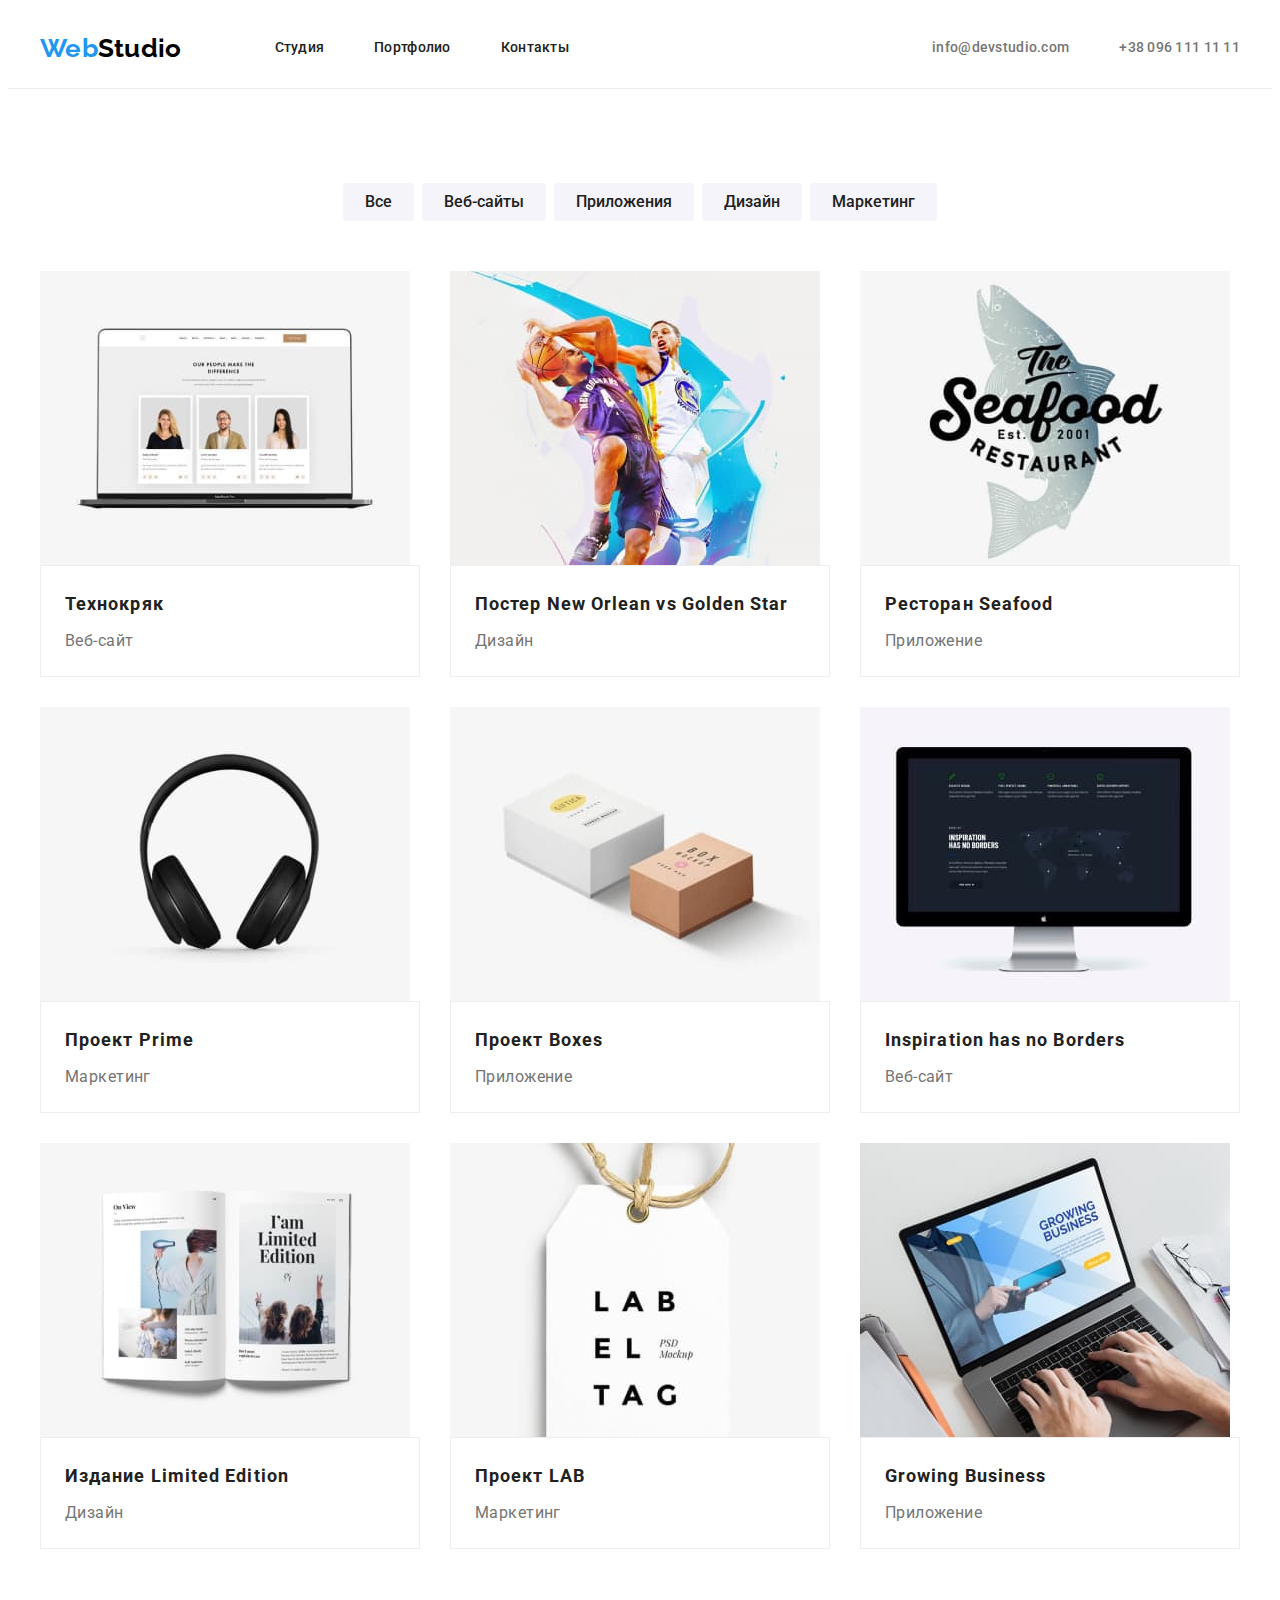
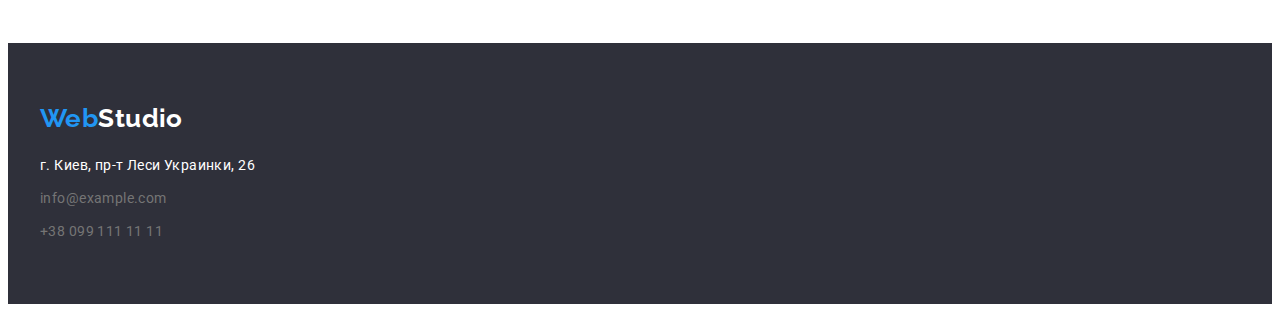
==== commit ccba5c78: "вносить правки ментора від 14.07" ====
--- a/portfolio.html
+++ b/portfolio.html
@@ -55,7 +55,7 @@
                     </li>
                 </ul>
                 <ul class="list job-list card-set">
-                    <li class="job-item card-item3">
+                    <li class="job-item card-item">
                         <a href="" class="link" >
                             <img src="./images/imgnote.jpg" alt="Карточки команды еа мониторе" width="370" height="294">
                             <div class="job-container">
@@ -64,7 +64,7 @@
                             </div>
                         </a>
                     </li>
-                    <li class="job-item card-item3">
+                    <li class="job-item card-item">
                         <a href="" class="link" >
                             <img src="./images/imgBB.jpg" alt="Баскетдолисты в игре" width="370" height="294">
                             <div class="job-container">
@@ -73,7 +73,7 @@
                             </div>
                         </a>
                     </li>
-                    <li class="job-item card-item3">
+                    <li class="job-item card-item">
                         <a href="" class="link" >
                             <img src="./images/imgsea.jpg" alt="Логотип ресторана морепродуктов" width="370" height="294">
                             <div class="job-container">
@@ -82,7 +82,7 @@
                             </div>
                         </a>
                     </li>
-                    <li class="job-item card-item3">
+                    <li class="job-item card-item">
                         <a href="" class="link" >
                             <img src="./images/imgHearphone.jpg" alt="Наушники" width="370" height="294">
                             <div class="job-container">
@@ -91,7 +91,7 @@
                             </div>
                         </a>
                     </li>
-                    <li class="job-item card-item3">
+                    <li class="job-item card-item">
                         <a href="" class="link" >
                             <img src="./images/imgboxes.jpg" alt="2 картонные коробки" width="370" height="294">
                            <div class="job-container">
@@ -100,7 +100,7 @@
                            </div>
                         </a>
                     </li>
-                    <li class="job-item card-item3">
+                    <li class="job-item card-item">
                         <a href="" class="link" >
                             <img src="./images/imgmonitor.jpg" alt="Монитор с картой мира" width="370" height="294">
                             <div class="job-container">
@@ -109,7 +109,7 @@
                             </div>
                         </a>
                     </li>
-                    <li class="job-item card-item3">
+                    <li class="job-item card-item">
                         <a href="" class="link" >
                             <img src="./images/imgbook.jpg" alt="Журнал" width="370" height="294">
                             <div class="job-container">
@@ -118,7 +118,7 @@
                             </div>
                         </a>
                     </li>
-                    <li class="job-item card-item3">
+                    <li class="job-item card-item">
                         <a href="" class="link" >
                             <img src="./images/imglable.jpg" alt="Этиектка" width="370" height="294">
                             <div class="job-container">
@@ -127,7 +127,7 @@
                             </div>
                         </a>
                     </li>
-                    <li class="job-item card-item3">
+                    <li class="job-item card-item">
                         <a href="" class="link" >
                             <img src="./images/imgtype.jpg" alt="Человек печатает на ноутбуке" width="370" height="294">
                             <div class="job-container">
@@ -143,7 +143,7 @@
 
     <footer class="footer">
         <div class="container footer-container">
-            <a href="#" class="logo footer link">Web<span class="logo-white">Studio</span></a>
+            <a href="#" class="logo link">Web<span class="logo-white">Studio</span></a>
             <address class="address">
                 <ul class="list address-list">
                     <li class="address-item">
--- a/css/styles.css
+++ b/css/styles.css
@@ -6,7 +6,8 @@
   --hover-text: #2196f3;
   --white-text: #ffffff;
   --black-text: #000000;
-  --black-transparency: rgba (255, 255, 255, 0,6)
+  --black-transparency: rgba (255, 255, 255, 0,6);
+  --card-item: 3;
 }
 
 body {
@@ -24,7 +25,7 @@
 
 img {
   display: block;
-  min-width: 100%;
+  max-width: 100%;
   height: auto;
 }
 
@@ -49,12 +50,12 @@
   font-weight: 500;
   line-height: 1.14;
   letter-spacing: 0.02em;
+  border-bottom: 1px solid #ECECEC;
 }
 
 .header-container {
   display: flex;
   align-items: center;
-  border-bottom : 1px solid #ECECEC;
 }
 
 .link {
@@ -68,19 +69,15 @@
   gap: 30px;
 }
 
-.card-item3 {
-  flex-basis: calc((100% - 60px)/3);
-}
-
-.card-item4 {
-  flex-basis: calc((100% - 90px)/4);
+.card-item {
+  flex-basis: calc((100% - (var(--card-item) - 1) * 30px) / var(--card-item) );
 }
 
 .footer {
   background-color: var(--footer-bgc);
   padding-top: 60px;
   padding-bottom: 60px;
-  padding-left: 0px;
+
 }
 
 .team {
@@ -97,7 +94,9 @@
   font-size: 26px;
   line-height: 1.19;
   color: var(--hover-text);
-
+}
+
+.header .logo {
   margin-right: 93px;
 }
 
@@ -113,7 +112,7 @@
   color: var(--hover-text);
 }
 
-.logo.footer {
+.footer .logo {
   margin-bottom: 20px;
 }
 
@@ -147,7 +146,7 @@
   margin-left: auto;
 }
 
-.nav-link {
+.nav-link, .header .contacts-link {
   padding-top: 32px;
   padding-bottom: 32px;
   display: block;
@@ -174,6 +173,9 @@
   text-transform: uppercase;
   color: var(--white-text);
   margin-bottom: 30px;
+  max-width: 696px ;
+  margin-left: auto;
+  margin-right: auto;
 }
 
 .main-button {
@@ -199,6 +201,10 @@
   background-color: #188ce8;
 }
 
+.feature-list, .team-list {
+  --card-item: 4;
+}
+
 .feature-title {
   margin-bottom: 10px;
 }
@@ -221,11 +227,16 @@
 }
 
 .hidden-section-title {
-  display: none;
-}
-
-.team-item {
-  padding-bottom: 30px;
+  position: absolute;
+  width: 1px;
+  height: 1px;
+  margin: -1px;
+  border: 0;
+  padding: 0;
+  white-space: nowrap;
+  clip-path: inset(100%);
+  clip: rect(0 0 0 0);
+  overflow: hidden;
 }
 
 .team-name {
@@ -260,8 +271,8 @@
   flex-direction: column;
 }
 
-.address-item + .address-item {
-  margin-top: 9px;
+.address-item:not(:last-child) {
+  margin-bottom: 9px;
 }
 
 .button-list {
@@ -270,8 +281,8 @@
   justify-content: center;
 }
 
-.button-item + .button-item {
-  margin-left: 8px;
+.button-item:not(:last-child) {
+  margin-right: 8px;
 }
 
 .filter-button {
@@ -314,11 +325,7 @@
   padding-bottom: 20px;
   padding-left: 24px;
   padding-right: 24px;
-}
-
-.job-item {
-  box-shadow: 0px 1px 3px rgba(0, 0, 0, 0.12), 0px 1px 1px rgba(0, 0, 0, 0.14), 0px 2px 1px rgba(0, 0, 0, 0.2);
-  border-radius: 0px 0px 4px 4px;
+  border: 1px solid #EEEEEE;
 }
 
 .container-name {
